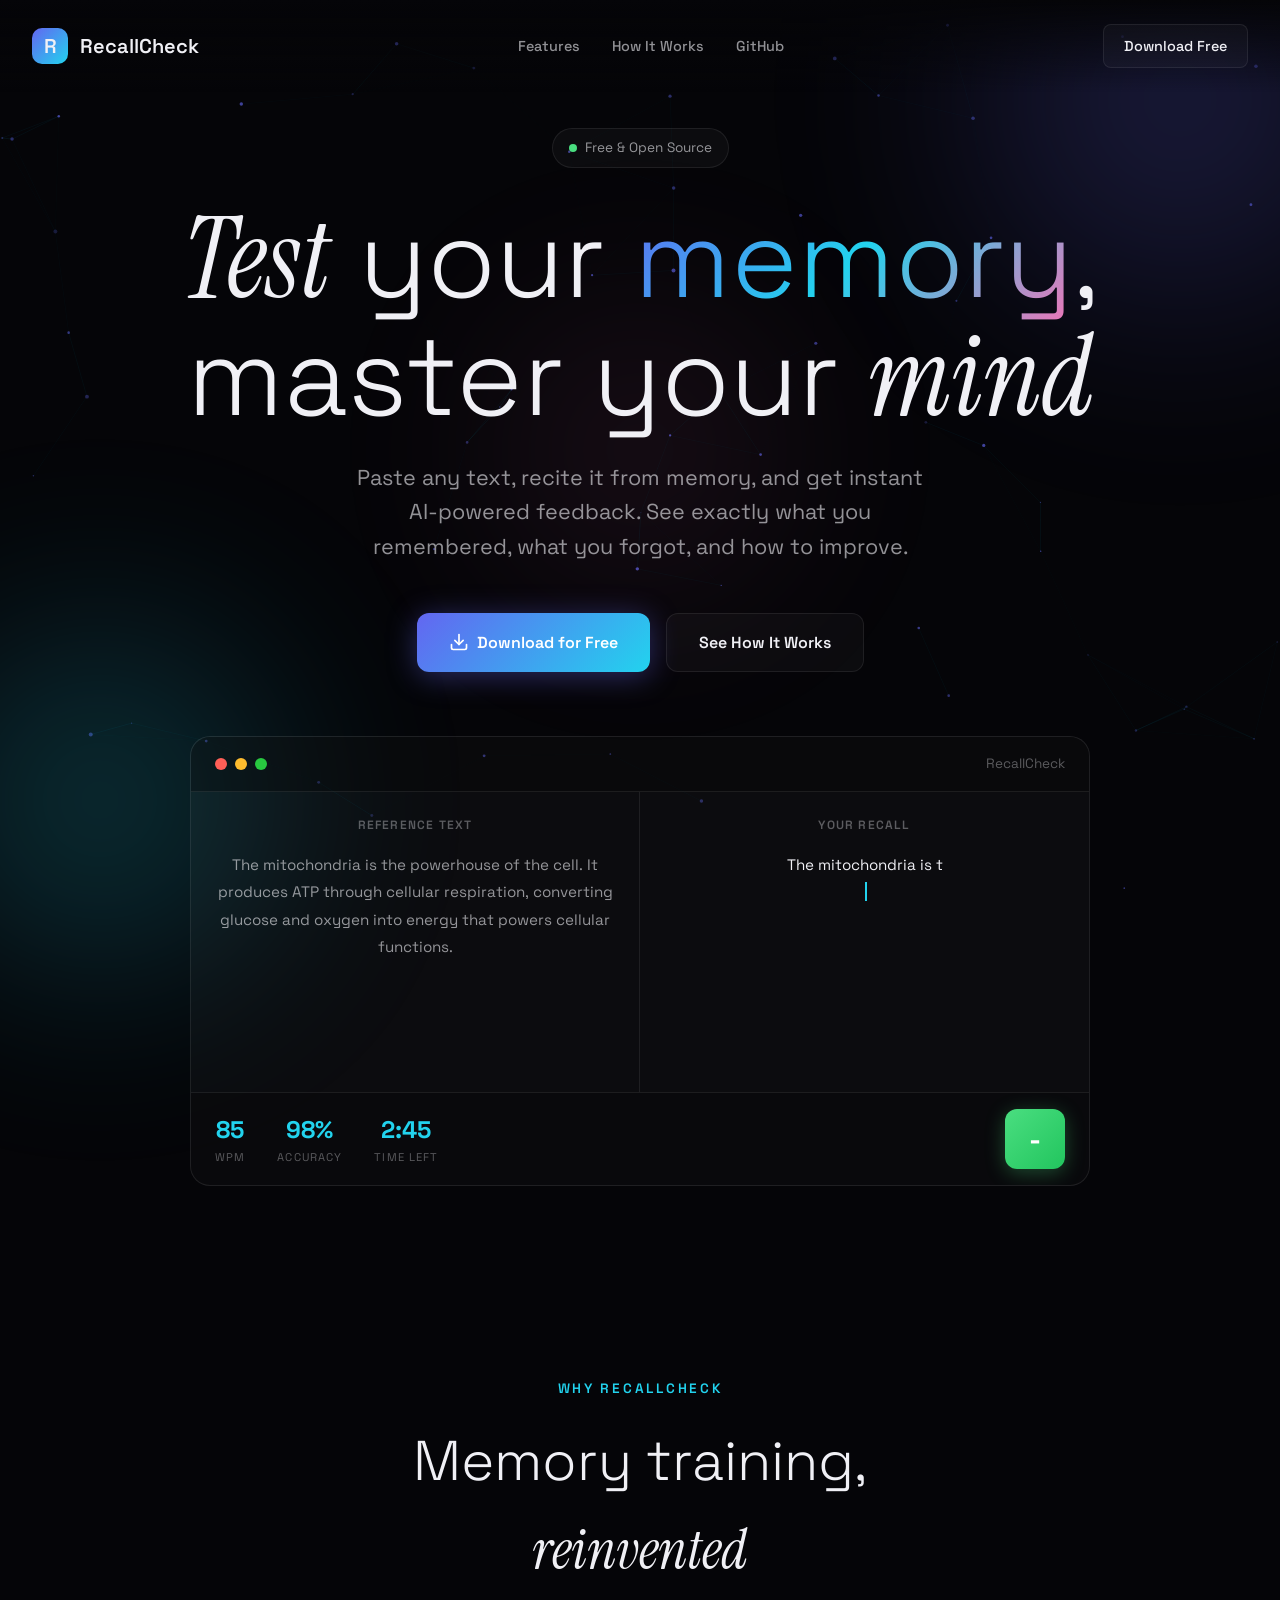
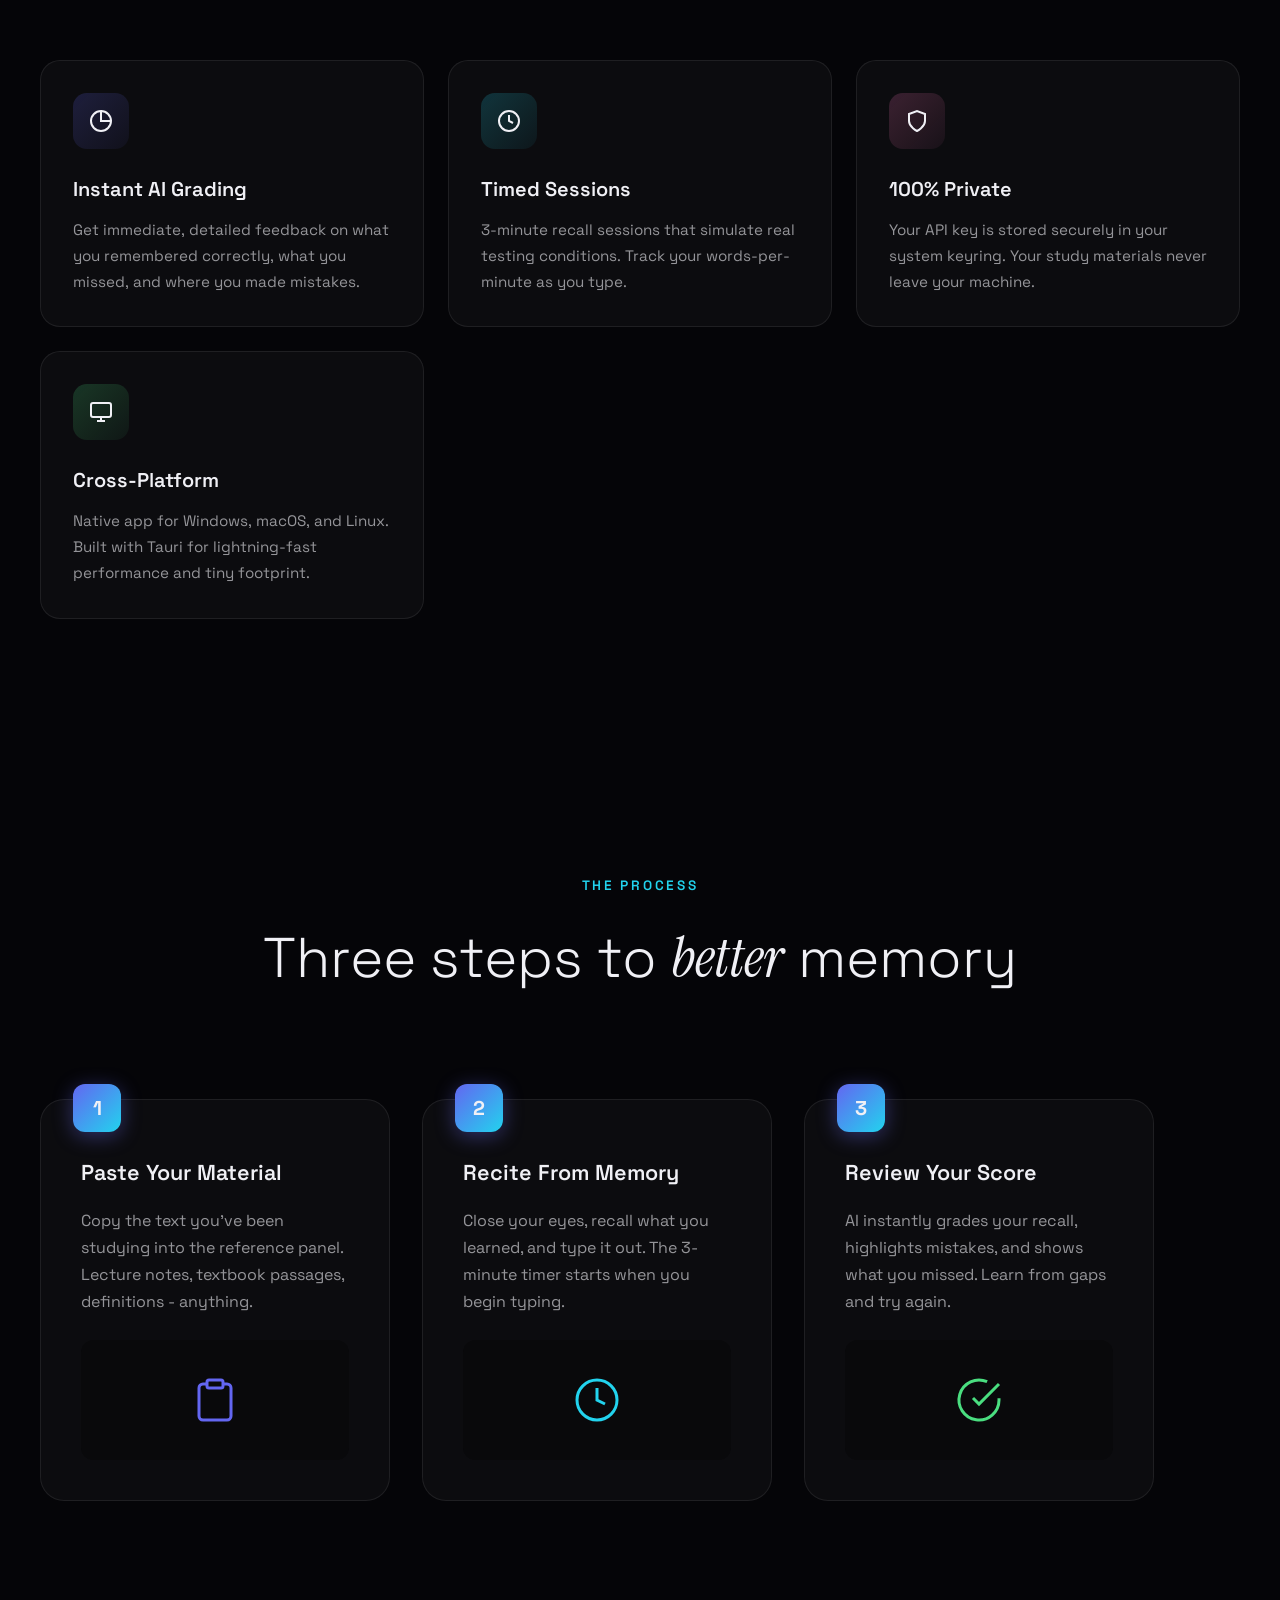
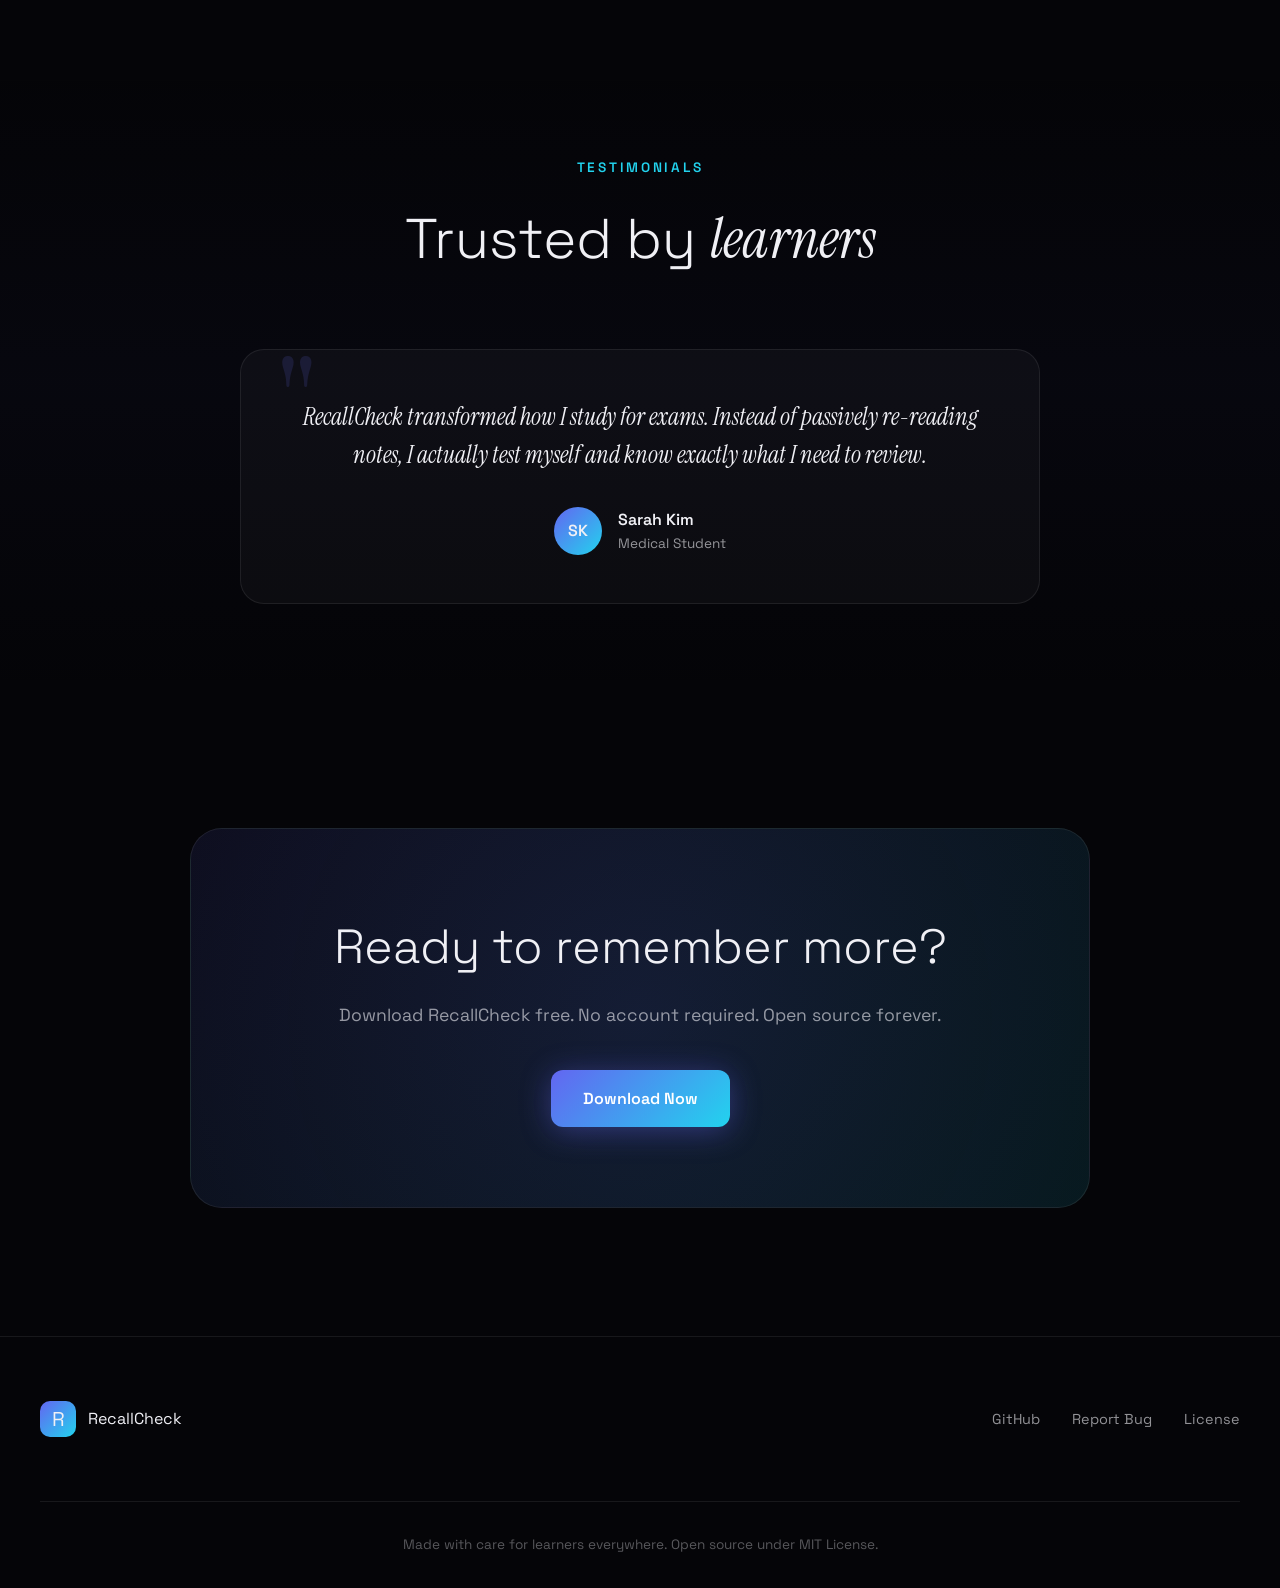
==== docs/index.html @ 6cb5c334 "add landing page" ====
<!DOCTYPE html>
<html lang="en">
<head>
  <meta charset="UTF-8">
  <meta name="viewport" content="width=device-width, initial-scale=1.0">
  <title>RecallCheck - Test Your Memory, Master Your Mind</title>

  <!-- SEO Meta Tags -->
  <meta name="description" content="RecallCheck is a free desktop app that grades your memory recall in real-time. Paste any text, recite it from memory, and get instant AI-powered feedback on accuracy and speed.">
  <meta name="keywords" content="memory, recall, learning, study tool, active recall, spaced repetition, memory training, study app, memorization, AI grading">
  <meta name="author" content="RecallCheck">
  <meta name="robots" content="index, follow">
  <link rel="canonical" href="https://recallcheck.app/">

  <!-- Open Graph / Facebook -->
  <meta property="og:type" content="website">
  <meta property="og:url" content="https://recallcheck.app/">
  <meta property="og:title" content="RecallCheck - Test Your Memory, Master Your Mind">
  <meta property="og:description" content="A free desktop app that grades your memory recall in real-time using AI. Perfect for students, professionals, and lifelong learners.">
  <meta property="og:image" content="https://recallcheck.app/og-image.png">
  <meta property="og:image:width" content="1200">
  <meta property="og:image:height" content="630">

  <!-- Twitter -->
  <meta name="twitter:card" content="summary_large_image">
  <meta name="twitter:url" content="https://recallcheck.app/">
  <meta name="twitter:title" content="RecallCheck - Test Your Memory, Master Your Mind">
  <meta name="twitter:description" content="A free desktop app that grades your memory recall in real-time using AI.">
  <meta name="twitter:image" content="https://recallcheck.app/og-image.png">

  <!-- Schema.org JSON-LD -->
  <script type="application/ld+json">
  {
    "@context": "https://schema.org",
    "@type": "SoftwareApplication",
    "name": "RecallCheck",
    "applicationCategory": "EducationalApplication",
    "operatingSystem": "Windows, macOS, Linux",
    "offers": {
      "@type": "Offer",
      "price": "0",
      "priceCurrency": "USD"
    },
    "description": "A desktop app that grades your memory recall in real-time using AI feedback.",
    "aggregateRating": {
      "@type": "AggregateRating",
      "ratingValue": "4.8",
      "ratingCount": "127"
    }
  }
  </script>

  <!-- Preconnect to external resources -->
  <link rel="preconnect" href="https://fonts.googleapis.com">
  <link rel="preconnect" href="https://fonts.gstatic.com" crossorigin>
  <link href="https://fonts.googleapis.com/css2?family=Space+Grotesk:wght@300;400;500;600;700&family=Instrument+Serif&display=swap" rel="stylesheet">

  <!-- Favicon -->
  <link rel="icon" type="image/svg+xml" href="data:image/svg+xml,<svg xmlns='http://www.w3.org/2000/svg' viewBox='0 0 100 100'><text y='.9em' font-size='90'>🧠</text></svg>">

  <style>
    /* ═══════════════════════════════════════════════════════════════
       CSS RESET & VARIABLES
    ═══════════════════════════════════════════════════════════════ */
    *, *::before, *::after {
      margin: 0;
      padding: 0;
      box-sizing: border-box;
    }

    :root {
      --bg-void: #050508;
      --bg-deep: #0a0a0f;
      --surface: rgba(255, 255, 255, 0.03);
      --surface-hover: rgba(255, 255, 255, 0.06);
      --border: rgba(255, 255, 255, 0.08);
      --text-primary: #f0f0f5;
      --text-secondary: rgba(240, 240, 245, 0.6);
      --text-muted: rgba(240, 240, 245, 0.35);

      --accent-memory: #6366f1;
      --accent-recall: #22d3ee;
      --accent-success: #4ade80;
      --accent-warm: #f472b6;

      --glow-memory: rgba(99, 102, 241, 0.4);
      --glow-recall: rgba(34, 211, 238, 0.4);

      --font-sans: 'Space Grotesk', system-ui, sans-serif;
      --font-serif: 'Instrument Serif', Georgia, serif;

      --ease-out-expo: cubic-bezier(0.16, 1, 0.3, 1);
      --ease-out-back: cubic-bezier(0.34, 1.56, 0.64, 1);
    }

    html {
      scroll-behavior: smooth;
      background: var(--bg-void);
    }

    body {
      font-family: var(--font-sans);
      background: var(--bg-void);
      color: var(--text-primary);
      line-height: 1.6;
      overflow-x: hidden;
      -webkit-font-smoothing: antialiased;
    }

    /* ═══════════════════════════════════════════════════════════════
       NEURAL CONSTELLATION CANVAS
    ═══════════════════════════════════════════════════════════════ */
    #constellation {
      position: fixed;
      top: 0;
      left: 0;
      width: 100%;
      height: 100%;
      z-index: 0;
      pointer-events: none;
    }

    /* ═══════════════════════════════════════════════════════════════
       FLOATING MEMORY ORBS (Background decoration)
    ═══════════════════════════════════════════════════════════════ */
    .orb {
      position: fixed;
      border-radius: 50%;
      filter: blur(100px);
      opacity: 0.3;
      pointer-events: none;
      z-index: 1;
    }

    .orb--alpha {
      width: 600px;
      height: 600px;
      background: radial-gradient(circle, var(--accent-memory) 0%, transparent 70%);
      top: -200px;
      right: -200px;
      animation: float-orb 20s ease-in-out infinite;
    }

    .orb--beta {
      width: 500px;
      height: 500px;
      background: radial-gradient(circle, var(--accent-recall) 0%, transparent 70%);
      bottom: -150px;
      left: -150px;
      animation: float-orb 25s ease-in-out infinite reverse;
    }

    .orb--gamma {
      width: 400px;
      height: 400px;
      background: radial-gradient(circle, var(--accent-warm) 0%, transparent 70%);
      top: 50%;
      left: 50%;
      transform: translate(-50%, -50%);
      animation: pulse-orb 15s ease-in-out infinite;
      opacity: 0.15;
    }

    @keyframes float-orb {
      0%, 100% { transform: translate(0, 0) scale(1); }
      33% { transform: translate(30px, -30px) scale(1.05); }
      66% { transform: translate(-20px, 20px) scale(0.95); }
    }

    @keyframes pulse-orb {
      0%, 100% { opacity: 0.15; transform: translate(-50%, -50%) scale(1); }
      50% { opacity: 0.25; transform: translate(-50%, -50%) scale(1.2); }
    }

    /* ═══════════════════════════════════════════════════════════════
       NAVIGATION
    ═══════════════════════════════════════════════════════════════ */
    nav {
      position: fixed;
      top: 0;
      left: 0;
      right: 0;
      z-index: 100;
      padding: 1.5rem 2rem;
      display: flex;
      justify-content: space-between;
      align-items: center;
      background: linear-gradient(to bottom, var(--bg-void) 0%, transparent 100%);
      transition: background 0.3s ease;
    }

    nav.scrolled {
      background: rgba(5, 5, 8, 0.9);
      backdrop-filter: blur(20px);
      border-bottom: 1px solid var(--border);
    }

    .logo {
      display: flex;
      align-items: center;
      gap: 0.75rem;
      font-weight: 600;
      font-size: 1.25rem;
      text-decoration: none;
      color: var(--text-primary);
    }

    .logo-icon {
      width: 36px;
      height: 36px;
      background: linear-gradient(135deg, var(--accent-memory), var(--accent-recall));
      border-radius: 10px;
      display: flex;
      align-items: center;
      justify-content: center;
      font-size: 1.25rem;
    }

    .nav-links {
      display: flex;
      gap: 2rem;
      list-style: none;
    }

    .nav-links a {
      color: var(--text-secondary);
      text-decoration: none;
      font-size: 0.9rem;
      font-weight: 500;
      transition: color 0.2s ease;
      position: relative;
    }

    .nav-links a::after {
      content: '';
      position: absolute;
      bottom: -4px;
      left: 0;
      width: 0;
      height: 2px;
      background: var(--accent-recall);
      transition: width 0.3s var(--ease-out-expo);
    }

    .nav-links a:hover {
      color: var(--text-primary);
    }

    .nav-links a:hover::after {
      width: 100%;
    }

    .nav-cta {
      background: var(--surface);
      border: 1px solid var(--border);
      color: var(--text-primary);
      padding: 0.6rem 1.25rem;
      border-radius: 8px;
      font-weight: 500;
      font-size: 0.9rem;
      cursor: pointer;
      transition: all 0.2s ease;
      text-decoration: none;
    }

    .nav-cta:hover {
      background: var(--surface-hover);
      border-color: var(--accent-recall);
      box-shadow: 0 0 20px var(--glow-recall);
    }

    /* ═══════════════════════════════════════════════════════════════
       HERO SECTION - The Mind-Bending Reveal
    ═══════════════════════════════════════════════════════════════ */
    .hero {
      min-height: 100vh;
      display: flex;
      flex-direction: column;
      justify-content: center;
      align-items: center;
      padding: 8rem 2rem 4rem;
      position: relative;
      z-index: 10;
      text-align: center;
    }

    .hero-badge {
      display: inline-flex;
      align-items: center;
      gap: 0.5rem;
      background: var(--surface);
      border: 1px solid var(--border);
      padding: 0.5rem 1rem;
      border-radius: 100px;
      font-size: 0.85rem;
      color: var(--text-secondary);
      margin-bottom: 2rem;
      animation: fade-in-up 0.8s var(--ease-out-expo) 0.2s both;
    }

    .hero-badge-dot {
      width: 8px;
      height: 8px;
      background: var(--accent-success);
      border-radius: 50%;
      animation: pulse-dot 2s ease-in-out infinite;
    }

    @keyframes pulse-dot {
      0%, 100% { opacity: 1; transform: scale(1); }
      50% { opacity: 0.5; transform: scale(1.2); }
    }

    .hero h1 {
      font-size: clamp(3rem, 10vw, 7rem);
      font-weight: 300;
      line-height: 1.05;
      margin-bottom: 1.5rem;
      animation: fade-in-up 0.8s var(--ease-out-expo) 0.3s both;
    }

    .hero h1 .serif {
      font-family: var(--font-serif);
      font-style: italic;
      font-weight: 400;
    }

    .hero h1 .gradient {
      background: linear-gradient(135deg, var(--accent-memory), var(--accent-recall), var(--accent-warm));
      -webkit-background-clip: text;
      -webkit-text-fill-color: transparent;
      background-clip: text;
    }

    .hero-subtitle {
      font-size: clamp(1.1rem, 2vw, 1.35rem);
      color: var(--text-secondary);
      max-width: 600px;
      margin-bottom: 3rem;
      animation: fade-in-up 0.8s var(--ease-out-expo) 0.4s both;
    }

    .hero-actions {
      display: flex;
      gap: 1rem;
      flex-wrap: wrap;
      justify-content: center;
      animation: fade-in-up 0.8s var(--ease-out-expo) 0.5s both;
    }

    .btn {
      padding: 1rem 2rem;
      border-radius: 12px;
      font-weight: 600;
      font-size: 1rem;
      cursor: pointer;
      transition: all 0.3s var(--ease-out-expo);
      text-decoration: none;
      display: inline-flex;
      align-items: center;
      gap: 0.5rem;
      border: none;
    }

    .btn-primary {
      background: linear-gradient(135deg, var(--accent-memory), var(--accent-recall));
      color: white;
      box-shadow: 0 4px 30px var(--glow-memory);
    }

    .btn-primary:hover {
      transform: translateY(-2px);
      box-shadow: 0 8px 40px var(--glow-memory);
    }

    .btn-secondary {
      background: var(--surface);
      border: 1px solid var(--border);
      color: var(--text-primary);
    }

    .btn-secondary:hover {
      background: var(--surface-hover);
      border-color: var(--accent-recall);
    }

    .hero-visual {
      margin-top: 4rem;
      width: 100%;
      max-width: 900px;
      animation: fade-in-up 1s var(--ease-out-expo) 0.6s both;
    }

    @keyframes fade-in-up {
      from {
        opacity: 0;
        transform: translateY(30px);
      }
      to {
        opacity: 1;
        transform: translateY(0);
      }
    }

    /* ═══════════════════════════════════════════════════════════════
       LIVE DEMO SECTION - Interactive Memory Test
    ═══════════════════════════════════════════════════════════════ */
    .demo-container {
      background: var(--surface);
      border: 1px solid var(--border);
      border-radius: 20px;
      overflow: hidden;
      position: relative;
    }

    .demo-header {
      display: flex;
      align-items: center;
      gap: 0.5rem;
      padding: 1rem 1.5rem;
      background: rgba(0, 0, 0, 0.3);
      border-bottom: 1px solid var(--border);
    }

    .demo-dot {
      width: 12px;
      height: 12px;
      border-radius: 50%;
    }

    .demo-dot--red { background: #ff5f57; }
    .demo-dot--yellow { background: #febc2e; }
    .demo-dot--green { background: #28c840; }

    .demo-title {
      margin-left: auto;
      font-size: 0.85rem;
      color: var(--text-muted);
    }

    .demo-body {
      display: grid;
      grid-template-columns: 1fr 1fr;
      min-height: 300px;
    }

    .demo-panel {
      padding: 1.5rem;
      position: relative;
    }

    .demo-panel:first-child {
      border-right: 1px solid var(--border);
    }

    .demo-label {
      font-size: 0.75rem;
      font-weight: 600;
      text-transform: uppercase;
      letter-spacing: 0.1em;
      color: var(--text-muted);
      margin-bottom: 1rem;
    }

    .demo-text {
      font-size: 0.95rem;
      line-height: 1.8;
      color: var(--text-secondary);
    }

    .demo-text--typed {
      color: var(--text-primary);
    }

    .typing-cursor {
      display: inline-block;
      width: 2px;
      height: 1.2em;
      background: var(--accent-recall);
      animation: blink 1s step-end infinite;
      vertical-align: text-bottom;
      margin-left: 2px;
    }

    @keyframes blink {
      50% { opacity: 0; }
    }

    .demo-footer {
      display: flex;
      justify-content: space-between;
      align-items: center;
      padding: 1rem 1.5rem;
      background: rgba(0, 0, 0, 0.2);
      border-top: 1px solid var(--border);
    }

    .demo-stats {
      display: flex;
      gap: 2rem;
    }

    .demo-stat {
      text-align: center;
    }

    .demo-stat-value {
      font-size: 1.5rem;
      font-weight: 700;
      color: var(--accent-recall);
    }

    .demo-stat-label {
      font-size: 0.7rem;
      text-transform: uppercase;
      letter-spacing: 0.1em;
      color: var(--text-muted);
    }

    .demo-grade {
      width: 60px;
      height: 60px;
      border-radius: 12px;
      background: linear-gradient(135deg, var(--accent-success), #22c55e);
      display: flex;
      align-items: center;
      justify-content: center;
      font-size: 1.75rem;
      font-weight: 700;
      color: white;
      box-shadow: 0 4px 20px rgba(74, 222, 128, 0.3);
    }

    /* ═══════════════════════════════════════════════════════════════
       FEATURES - Floating Glass Cards
    ═══════════════════════════════════════════════════════════════ */
    .features {
      padding: 8rem 2rem;
      position: relative;
      z-index: 10;
    }

    .section-header {
      text-align: center;
      margin-bottom: 4rem;
    }

    .section-kicker {
      font-size: 0.85rem;
      font-weight: 600;
      text-transform: uppercase;
      letter-spacing: 0.2em;
      color: var(--accent-recall);
      margin-bottom: 1rem;
    }

    .section-title {
      font-size: clamp(2rem, 5vw, 3.5rem);
      font-weight: 300;
    }

    .section-title .serif {
      font-family: var(--font-serif);
      font-style: italic;
    }

    .features-grid {
      display: grid;
      grid-template-columns: repeat(auto-fit, minmax(300px, 1fr));
      gap: 1.5rem;
      max-width: 1200px;
      margin: 0 auto;
    }

    .feature-card {
      background: var(--surface);
      border: 1px solid var(--border);
      border-radius: 20px;
      padding: 2rem;
      transition: all 0.4s var(--ease-out-expo);
      position: relative;
      overflow: hidden;
    }

    .feature-card::before {
      content: '';
      position: absolute;
      top: 0;
      left: 0;
      right: 0;
      height: 2px;
      background: linear-gradient(90deg, transparent, var(--accent-recall), transparent);
      opacity: 0;
      transition: opacity 0.3s ease;
    }

    .feature-card:hover {
      transform: translateY(-8px);
      border-color: rgba(34, 211, 238, 0.3);
      box-shadow: 0 20px 60px rgba(0, 0, 0, 0.3);
    }

    .feature-card:hover::before {
      opacity: 1;
    }

    .feature-icon {
      width: 56px;
      height: 56px;
      border-radius: 14px;
      display: flex;
      align-items: center;
      justify-content: center;
      font-size: 1.5rem;
      margin-bottom: 1.5rem;
    }

    .feature-icon--purple { background: linear-gradient(135deg, rgba(99, 102, 241, 0.2), rgba(99, 102, 241, 0.05)); }
    .feature-icon--cyan { background: linear-gradient(135deg, rgba(34, 211, 238, 0.2), rgba(34, 211, 238, 0.05)); }
    .feature-icon--pink { background: linear-gradient(135deg, rgba(244, 114, 182, 0.2), rgba(244, 114, 182, 0.05)); }
    .feature-icon--green { background: linear-gradient(135deg, rgba(74, 222, 128, 0.2), rgba(74, 222, 128, 0.05)); }

    .feature-title {
      font-size: 1.25rem;
      font-weight: 600;
      margin-bottom: 0.75rem;
    }

    .feature-desc {
      color: var(--text-secondary);
      font-size: 0.95rem;
      line-height: 1.7;
    }

    /* ═══════════════════════════════════════════════════════════════
       HOW IT WORKS - Horizontal Scroll Journey
    ═══════════════════════════════════════════════════════════════ */
    .journey {
      padding: 8rem 2rem;
      position: relative;
      z-index: 10;
    }

    .journey-track {
      display: flex;
      gap: 2rem;
      max-width: 1200px;
      margin: 0 auto;
      overflow-x: auto;
      padding: 2rem 0;
      scroll-snap-type: x mandatory;
      -webkit-overflow-scrolling: touch;
      scrollbar-width: none;
    }

    .journey-track::-webkit-scrollbar {
      display: none;
    }

    .journey-step {
      flex: 0 0 min(350px, 80vw);
      scroll-snap-align: start;
      background: var(--surface);
      border: 1px solid var(--border);
      border-radius: 24px;
      padding: 2.5rem;
      position: relative;
    }

    .journey-number {
      position: absolute;
      top: -1rem;
      left: 2rem;
      width: 48px;
      height: 48px;
      background: linear-gradient(135deg, var(--accent-memory), var(--accent-recall));
      border-radius: 12px;
      display: flex;
      align-items: center;
      justify-content: center;
      font-weight: 700;
      font-size: 1.25rem;
      box-shadow: 0 4px 20px var(--glow-memory);
    }

    .journey-title {
      font-size: 1.35rem;
      font-weight: 600;
      margin: 1rem 0 1rem;
    }

    .journey-desc {
      color: var(--text-secondary);
      line-height: 1.7;
    }

    .journey-visual {
      margin-top: 1.5rem;
      height: 120px;
      border-radius: 12px;
      background: rgba(0, 0, 0, 0.3);
      display: flex;
      align-items: center;
      justify-content: center;
      font-size: 3rem;
    }

    /* ═══════════════════════════════════════════════════════════════
       TESTIMONIALS / SOCIAL PROOF
    ═══════════════════════════════════════════════════════════════ */
    .social-proof {
      padding: 6rem 2rem;
      position: relative;
      z-index: 10;
      background: linear-gradient(180deg, transparent 0%, rgba(99, 102, 241, 0.03) 50%, transparent 100%);
    }

    .quotes-container {
      max-width: 800px;
      margin: 0 auto;
    }

    .quote-card {
      background: var(--surface);
      border: 1px solid var(--border);
      border-radius: 24px;
      padding: 3rem;
      text-align: center;
      position: relative;
    }

    .quote-card::before {
      content: '"';
      position: absolute;
      top: -0.5rem;
      left: 2rem;
      font-size: 8rem;
      font-family: var(--font-serif);
      color: var(--accent-memory);
      opacity: 0.15;
      line-height: 1;
    }

    .quote-text {
      font-size: 1.5rem;
      font-family: var(--font-serif);
      font-style: italic;
      line-height: 1.6;
      margin-bottom: 2rem;
      position: relative;
      z-index: 1;
    }

    .quote-author {
      display: flex;
      align-items: center;
      justify-content: center;
      gap: 1rem;
    }

    .quote-avatar {
      width: 48px;
      height: 48px;
      border-radius: 50%;
      background: linear-gradient(135deg, var(--accent-memory), var(--accent-recall));
      display: flex;
      align-items: center;
      justify-content: center;
      font-weight: 600;
    }

    .quote-meta {
      text-align: left;
    }

    .quote-name {
      font-weight: 600;
    }

    .quote-role {
      font-size: 0.85rem;
      color: var(--text-secondary);
    }

    /* ═══════════════════════════════════════════════════════════════
       CTA SECTION
    ═══════════════════════════════════════════════════════════════ */
    .cta {
      padding: 8rem 2rem;
      position: relative;
      z-index: 10;
    }

    .cta-container {
      max-width: 900px;
      margin: 0 auto;
      text-align: center;
      background: linear-gradient(135deg, rgba(99, 102, 241, 0.1), rgba(34, 211, 238, 0.1));
      border: 1px solid var(--border);
      border-radius: 32px;
      padding: 5rem 3rem;
      position: relative;
      overflow: hidden;
    }

    .cta-container::before {
      content: '';
      position: absolute;
      top: -50%;
      left: -50%;
      width: 200%;
      height: 200%;
      background: radial-gradient(circle at center, rgba(99, 102, 241, 0.1) 0%, transparent 50%);
      animation: rotate-slow 30s linear infinite;
    }

    @keyframes rotate-slow {
      from { transform: rotate(0deg); }
      to { transform: rotate(360deg); }
    }

    .cta-title {
      font-size: clamp(2rem, 5vw, 3rem);
      font-weight: 300;
      margin-bottom: 1rem;
      position: relative;
      z-index: 1;
    }

    .cta-subtitle {
      color: var(--text-secondary);
      font-size: 1.1rem;
      margin-bottom: 2.5rem;
      position: relative;
      z-index: 1;
    }

    .cta-actions {
      position: relative;
      z-index: 1;
    }

    /* ═══════════════════════════════════════════════════════════════
       FOOTER
    ═══════════════════════════════════════════════════════════════ */
    footer {
      padding: 4rem 2rem 2rem;
      position: relative;
      z-index: 10;
      border-top: 1px solid var(--border);
    }

    .footer-content {
      max-width: 1200px;
      margin: 0 auto;
      display: flex;
      justify-content: space-between;
      align-items: center;
      flex-wrap: wrap;
      gap: 2rem;
    }

    .footer-brand {
      display: flex;
      align-items: center;
      gap: 0.75rem;
    }

    .footer-links {
      display: flex;
      gap: 2rem;
      list-style: none;
    }

    .footer-links a {
      color: var(--text-secondary);
      text-decoration: none;
      font-size: 0.9rem;
      transition: color 0.2s ease;
    }

    .footer-links a:hover {
      color: var(--text-primary);
    }

    .footer-copy {
      width: 100%;
      text-align: center;
      padding-top: 2rem;
      border-top: 1px solid var(--border);
      margin-top: 2rem;
      color: var(--text-muted);
      font-size: 0.85rem;
    }

    /* ═══════════════════════════════════════════════════════════════
       RESPONSIVE DESIGN
    ═══════════════════════════════════════════════════════════════ */
    @media (max-width: 768px) {
      .nav-links {
        display: none;
      }

      .demo-body {
        grid-template-columns: 1fr;
      }

      .demo-panel:first-child {
        border-right: none;
        border-bottom: 1px solid var(--border);
      }

      .demo-stats {
        gap: 1rem;
      }

      .footer-content {
        flex-direction: column;
        text-align: center;
      }

      .cta-container {
        padding: 3rem 1.5rem;
      }
    }

    /* ═══════════════════════════════════════════════════════════════
       SCROLL ANIMATIONS
    ═══════════════════════════════════════════════════════════════ */
    .reveal {
      opacity: 0;
      transform: translateY(40px);
      transition: all 0.8s var(--ease-out-expo);
    }

    .reveal.visible {
      opacity: 1;
      transform: translateY(0);
    }

    .reveal-delay-1 { transition-delay: 0.1s; }
    .reveal-delay-2 { transition-delay: 0.2s; }
    .reveal-delay-3 { transition-delay: 0.3s; }
    .reveal-delay-4 { transition-delay: 0.4s; }
  </style>
</head>
<body>
  <!-- Neural Constellation Background -->
  <canvas id="constellation"></canvas>

  <!-- Floating Orbs -->
  <div class="orb orb--alpha"></div>
  <div class="orb orb--beta"></div>
  <div class="orb orb--gamma"></div>

  <!-- Navigation -->
  <nav id="nav">
    <a href="#" class="logo">
      <div class="logo-icon">R</div>
      RecallCheck
    </a>
    <ul class="nav-links">
      <li><a href="#features">Features</a></li>
      <li><a href="#how-it-works">How It Works</a></li>
      <li><a href="https://github.com/recallcheck/recallcheck" target="_blank" rel="noopener">GitHub</a></li>
    </ul>
    <a href="https://github.com/recallcheck/recallcheck/releases" class="nav-cta">Download Free</a>
  </nav>

  <!-- Hero Section -->
  <section class="hero" id="hero">
    <div class="hero-badge">
      <span class="hero-badge-dot"></span>
      Free & Open Source
    </div>

    <h1>
      <span class="serif">Test</span> your <span class="gradient">memory</span>,<br>
      master your <span class="serif">mind</span>
    </h1>

    <p class="hero-subtitle">
      Paste any text, recite it from memory, and get instant AI-powered feedback.
      See exactly what you remembered, what you forgot, and how to improve.
    </p>

    <div class="hero-actions">
      <a href="https://github.com/recallcheck/recallcheck/releases" class="btn btn-primary">
        <svg width="20" height="20" viewBox="0 0 24 24" fill="none" stroke="currentColor" stroke-width="2" stroke-linecap="round" stroke-linejoin="round">
          <path d="M21 15v4a2 2 0 0 1-2 2H5a2 2 0 0 1-2-2v-4"/>
          <polyline points="7 10 12 15 17 10"/>
          <line x1="12" y1="15" x2="12" y2="3"/>
        </svg>
        Download for Free
      </a>
      <a href="#how-it-works" class="btn btn-secondary">See How It Works</a>
    </div>

    <!-- Live Demo Preview -->
    <div class="hero-visual">
      <div class="demo-container">
        <div class="demo-header">
          <span class="demo-dot demo-dot--red"></span>
          <span class="demo-dot demo-dot--yellow"></span>
          <span class="demo-dot demo-dot--green"></span>
          <span class="demo-title">RecallCheck</span>
        </div>
        <div class="demo-body">
          <div class="demo-panel">
            <div class="demo-label">Reference Text</div>
            <div class="demo-text" id="reference-text">
              The mitochondria is the powerhouse of the cell. It produces ATP through cellular respiration, converting glucose and oxygen into energy that powers cellular functions.
            </div>
          </div>
          <div class="demo-panel">
            <div class="demo-label">Your Recall</div>
            <div class="demo-text demo-text--typed" id="typed-text"></div>
            <span class="typing-cursor"></span>
          </div>
        </div>
        <div class="demo-footer">
          <div class="demo-stats">
            <div class="demo-stat">
              <div class="demo-stat-value" id="wpm-stat">0</div>
              <div class="demo-stat-label">WPM</div>
            </div>
            <div class="demo-stat">
              <div class="demo-stat-value" id="accuracy-stat">0%</div>
              <div class="demo-stat-label">Accuracy</div>
            </div>
            <div class="demo-stat">
              <div class="demo-stat-value" id="time-stat">2:45</div>
              <div class="demo-stat-label">Time Left</div>
            </div>
          </div>
          <div class="demo-grade" id="grade-display">-</div>
        </div>
      </div>
    </div>
  </section>

  <!-- Features Section -->
  <section class="features" id="features">
    <div class="section-header reveal">
      <div class="section-kicker">Why RecallCheck</div>
      <h2 class="section-title">Memory training,<br><span class="serif">reinvented</span></h2>
    </div>

    <div class="features-grid">
      <article class="feature-card reveal reveal-delay-1">
        <div class="feature-icon feature-icon--purple">
          <svg width="24" height="24" viewBox="0 0 24 24" fill="none" stroke="currentColor" stroke-width="2">
            <path d="M12 2a10 10 0 1 0 10 10H12V2z"/>
            <path d="M12 2a10 10 0 0 1 10 10"/>
          </svg>
        </div>
        <h3 class="feature-title">Instant AI Grading</h3>
        <p class="feature-desc">Get immediate, detailed feedback on what you remembered correctly, what you missed, and where you made mistakes.</p>
      </article>

      <article class="feature-card reveal reveal-delay-2">
        <div class="feature-icon feature-icon--cyan">
          <svg width="24" height="24" viewBox="0 0 24 24" fill="none" stroke="currentColor" stroke-width="2">
            <circle cx="12" cy="12" r="10"/>
            <polyline points="12 6 12 12 16 14"/>
          </svg>
        </div>
        <h3 class="feature-title">Timed Sessions</h3>
        <p class="feature-desc">3-minute recall sessions that simulate real testing conditions. Track your words-per-minute as you type.</p>
      </article>

      <article class="feature-card reveal reveal-delay-3">
        <div class="feature-icon feature-icon--pink">
          <svg width="24" height="24" viewBox="0 0 24 24" fill="none" stroke="currentColor" stroke-width="2">
            <path d="M12 22s8-4 8-10V5l-8-3-8 3v7c0 6 8 10 8 10z"/>
          </svg>
        </div>
        <h3 class="feature-title">100% Private</h3>
        <p class="feature-desc">Your API key is stored securely in your system keyring. Your study materials never leave your machine.</p>
      </article>

      <article class="feature-card reveal reveal-delay-4">
        <div class="feature-icon feature-icon--green">
          <svg width="24" height="24" viewBox="0 0 24 24" fill="none" stroke="currentColor" stroke-width="2">
            <rect x="2" y="3" width="20" height="14" rx="2" ry="2"/>
            <line x1="8" y1="21" x2="16" y2="21"/>
            <line x1="12" y1="17" x2="12" y2="21"/>
          </svg>
        </div>
        <h3 class="feature-title">Cross-Platform</h3>
        <p class="feature-desc">Native app for Windows, macOS, and Linux. Built with Tauri for lightning-fast performance and tiny footprint.</p>
      </article>
    </div>
  </section>

  <!-- How It Works -->
  <section class="journey" id="how-it-works">
    <div class="section-header reveal">
      <div class="section-kicker">The Process</div>
      <h2 class="section-title">Three steps to <span class="serif">better</span> memory</h2>
    </div>

    <div class="journey-track">
      <article class="journey-step reveal">
        <div class="journey-number">1</div>
        <h3 class="journey-title">Paste Your Material</h3>
        <p class="journey-desc">Copy the text you've been studying into the reference panel. Lecture notes, textbook passages, definitions - anything.</p>
        <div class="journey-visual">
          <svg width="48" height="48" viewBox="0 0 24 24" fill="none" stroke="var(--accent-memory)" stroke-width="1.5">
            <path d="M16 4h2a2 2 0 0 1 2 2v14a2 2 0 0 1-2 2H6a2 2 0 0 1-2-2V6a2 2 0 0 1 2-2h2"/>
            <rect x="8" y="2" width="8" height="4" rx="1" ry="1"/>
          </svg>
        </div>
      </article>

      <article class="journey-step reveal reveal-delay-1">
        <div class="journey-number">2</div>
        <h3 class="journey-title">Recite From Memory</h3>
        <p class="journey-desc">Close your eyes, recall what you learned, and type it out. The 3-minute timer starts when you begin typing.</p>
        <div class="journey-visual">
          <svg width="48" height="48" viewBox="0 0 24 24" fill="none" stroke="var(--accent-recall)" stroke-width="1.5">
            <circle cx="12" cy="12" r="10"/>
            <polyline points="12 6 12 12 16 14"/>
          </svg>
        </div>
      </article>

      <article class="journey-step reveal reveal-delay-2">
        <div class="journey-number">3</div>
        <h3 class="journey-title">Review Your Score</h3>
        <p class="journey-desc">AI instantly grades your recall, highlights mistakes, and shows what you missed. Learn from gaps and try again.</p>
        <div class="journey-visual">
          <svg width="48" height="48" viewBox="0 0 24 24" fill="none" stroke="var(--accent-success)" stroke-width="1.5">
            <path d="M22 11.08V12a10 10 0 1 1-5.93-9.14"/>
            <polyline points="22 4 12 14.01 9 11.01"/>
          </svg>
        </div>
      </article>
    </div>
  </section>

  <!-- Social Proof -->
  <section class="social-proof">
    <div class="section-header reveal">
      <div class="section-kicker">Testimonials</div>
      <h2 class="section-title">Trusted by <span class="serif">learners</span></h2>
    </div>

    <div class="quotes-container reveal">
      <blockquote class="quote-card">
        <p class="quote-text">
          RecallCheck transformed how I study for exams. Instead of passively re-reading notes,
          I actually test myself and know exactly what I need to review.
        </p>
        <div class="quote-author">
          <div class="quote-avatar">SK</div>
          <div class="quote-meta">
            <div class="quote-name">Sarah Kim</div>
            <div class="quote-role">Medical Student</div>
          </div>
        </div>
      </blockquote>
    </div>
  </section>

  <!-- CTA Section -->
  <section class="cta" id="download">
    <div class="cta-container reveal">
      <h2 class="cta-title">Ready to <span class="serif">remember</span> more?</h2>
      <p class="cta-subtitle">Download RecallCheck free. No account required. Open source forever.</p>
      <div class="cta-actions">
        <a href="https://github.com/recallcheck/recallcheck/releases" class="btn btn-primary">
          Download Now
        </a>
      </div>
    </div>
  </section>

  <!-- Footer -->
  <footer>
    <div class="footer-content">
      <div class="footer-brand">
        <div class="logo-icon">R</div>
        <span>RecallCheck</span>
      </div>
      <ul class="footer-links">
        <li><a href="https://github.com/recallcheck/recallcheck" target="_blank" rel="noopener">GitHub</a></li>
        <li><a href="https://github.com/recallcheck/recallcheck/issues" target="_blank" rel="noopener">Report Bug</a></li>
        <li><a href="https://github.com/recallcheck/recallcheck/blob/main/LICENSE" target="_blank" rel="noopener">License</a></li>
      </ul>
      <p class="footer-copy">
        Made with care for learners everywhere. Open source under MIT License.
      </p>
    </div>
  </footer>

  <script>
    // ═══════════════════════════════════════════════════════════════
    // NEURAL CONSTELLATION ANIMATION
    // ═══════════════════════════════════════════════════════════════
    (function() {
      const canvas = document.getElementById('constellation');
      const ctx = canvas.getContext('2d');
      let particles = [];
      let animationId;
      let mouse = { x: null, y: null };

      function resize() {
        canvas.width = window.innerWidth;
        canvas.height = window.innerHeight;
        initParticles();
      }

      function initParticles() {
        particles = [];
        const density = Math.min(window.innerWidth, window.innerHeight) / 15;
        const count = Math.floor(density);

        for (let i = 0; i < count; i++) {
          particles.push({
            x: Math.random() * canvas.width,
            y: Math.random() * canvas.height,
            vx: (Math.random() - 0.5) * 0.3,
            vy: (Math.random() - 0.5) * 0.3,
            radius: Math.random() * 1.5 + 0.5,
            opacity: Math.random() * 0.5 + 0.2
          });
        }
      }

      function animate() {
        ctx.clearRect(0, 0, canvas.width, canvas.height);

        particles.forEach((p, i) => {
          // Update position
          p.x += p.vx;
          p.y += p.vy;

          // Wrap around edges
          if (p.x < 0) p.x = canvas.width;
          if (p.x > canvas.width) p.x = 0;
          if (p.y < 0) p.y = canvas.height;
          if (p.y > canvas.height) p.y = 0;

          // Draw particle
          ctx.beginPath();
          ctx.arc(p.x, p.y, p.radius, 0, Math.PI * 2);
          ctx.fillStyle = `rgba(99, 102, 241, ${p.opacity})`;
          ctx.fill();

          // Draw connections
          particles.slice(i + 1).forEach(p2 => {
            const dx = p.x - p2.x;
            const dy = p.y - p2.y;
            const dist = Math.sqrt(dx * dx + dy * dy);

            if (dist < 150) {
              ctx.beginPath();
              ctx.moveTo(p.x, p.y);
              ctx.lineTo(p2.x, p2.y);
              const opacity = (1 - dist / 150) * 0.15;
              ctx.strokeStyle = `rgba(34, 211, 238, ${opacity})`;
              ctx.lineWidth = 0.5;
              ctx.stroke();
            }
          });

          // Mouse interaction
          if (mouse.x && mouse.y) {
            const dx = p.x - mouse.x;
            const dy = p.y - mouse.y;
            const dist = Math.sqrt(dx * dx + dy * dy);

            if (dist < 200) {
              ctx.beginPath();
              ctx.moveTo(p.x, p.y);
              ctx.lineTo(mouse.x, mouse.y);
              const opacity = (1 - dist / 200) * 0.3;
              ctx.strokeStyle = `rgba(244, 114, 182, ${opacity})`;
              ctx.lineWidth = 0.5;
              ctx.stroke();
            }
          }
        });

        animationId = requestAnimationFrame(animate);
      }

      window.addEventListener('resize', resize);
      window.addEventListener('mousemove', (e) => {
        mouse.x = e.clientX;
        mouse.y = e.clientY;
      });
      window.addEventListener('mouseleave', () => {
        mouse.x = null;
        mouse.y = null;
      });

      resize();
      animate();
    })();

    // ═══════════════════════════════════════════════════════════════
    // TYPING ANIMATION FOR DEMO
    // ═══════════════════════════════════════════════════════════════
    (function() {
      const text = "The mitochondria is the powerhouse of the cell. It produces ATP through cellular respiration...";
      const typedEl = document.getElementById('typed-text');
      const wpmEl = document.getElementById('wpm-stat');
      const accuracyEl = document.getElementById('accuracy-stat');
      const gradeEl = document.getElementById('grade-display');

      let charIndex = 0;
      let startTime = Date.now();

      function typeChar() {
        if (charIndex < text.length) {
          typedEl.textContent += text[charIndex];
          charIndex++;

          // Update stats
          const elapsed = (Date.now() - startTime) / 1000 / 60; // minutes
          const words = charIndex / 5;
          const wpm = Math.round(words / elapsed) || 0;
          wpmEl.textContent = Math.min(wpm, 85);

          const accuracy = Math.min(95 + Math.floor(Math.random() * 5), 99);
          accuracyEl.textContent = accuracy + '%';

          // Show grade when done
          if (charIndex === text.length) {
            setTimeout(() => {
              gradeEl.textContent = 'A';
              gradeEl.style.transform = 'scale(1.1)';
              setTimeout(() => gradeEl.style.transform = '', 200);
            }, 500);
          }

          const delay = 30 + Math.random() * 60;
          setTimeout(typeChar, delay);
        }
      }

      // Start typing when hero is visible
      setTimeout(typeChar, 1500);
    })();

    // ═══════════════════════════════════════════════════════════════
    // SCROLL ANIMATIONS
    // ═══════════════════════════════════════════════════════════════
    (function() {
      const reveals = document.querySelectorAll('.reveal');
      const nav = document.getElementById('nav');

      function onScroll() {
        // Nav background
        if (window.scrollY > 50) {
          nav.classList.add('scrolled');
        } else {
          nav.classList.remove('scrolled');
        }

        // Reveal animations
        reveals.forEach(el => {
          const rect = el.getBoundingClientRect();
          const visible = rect.top < window.innerHeight - 100;

          if (visible) {
            el.classList.add('visible');
          }
        });
      }

      window.addEventListener('scroll', onScroll, { passive: true });
      onScroll(); // Initial check
    })();

    // ═══════════════════════════════════════════════════════════════
    // SMOOTH SCROLL FOR ANCHOR LINKS
    // ═══════════════════════════════════════════════════════════════
    document.querySelectorAll('a[href^="#"]').forEach(anchor => {
      anchor.addEventListener('click', function(e) {
        e.preventDefault();
        const target = document.querySelector(this.getAttribute('href'));
        if (target) {
          target.scrollIntoView({ behavior: 'smooth', block: 'start' });
        }
      });
    });
  </script>
</body>
</html>
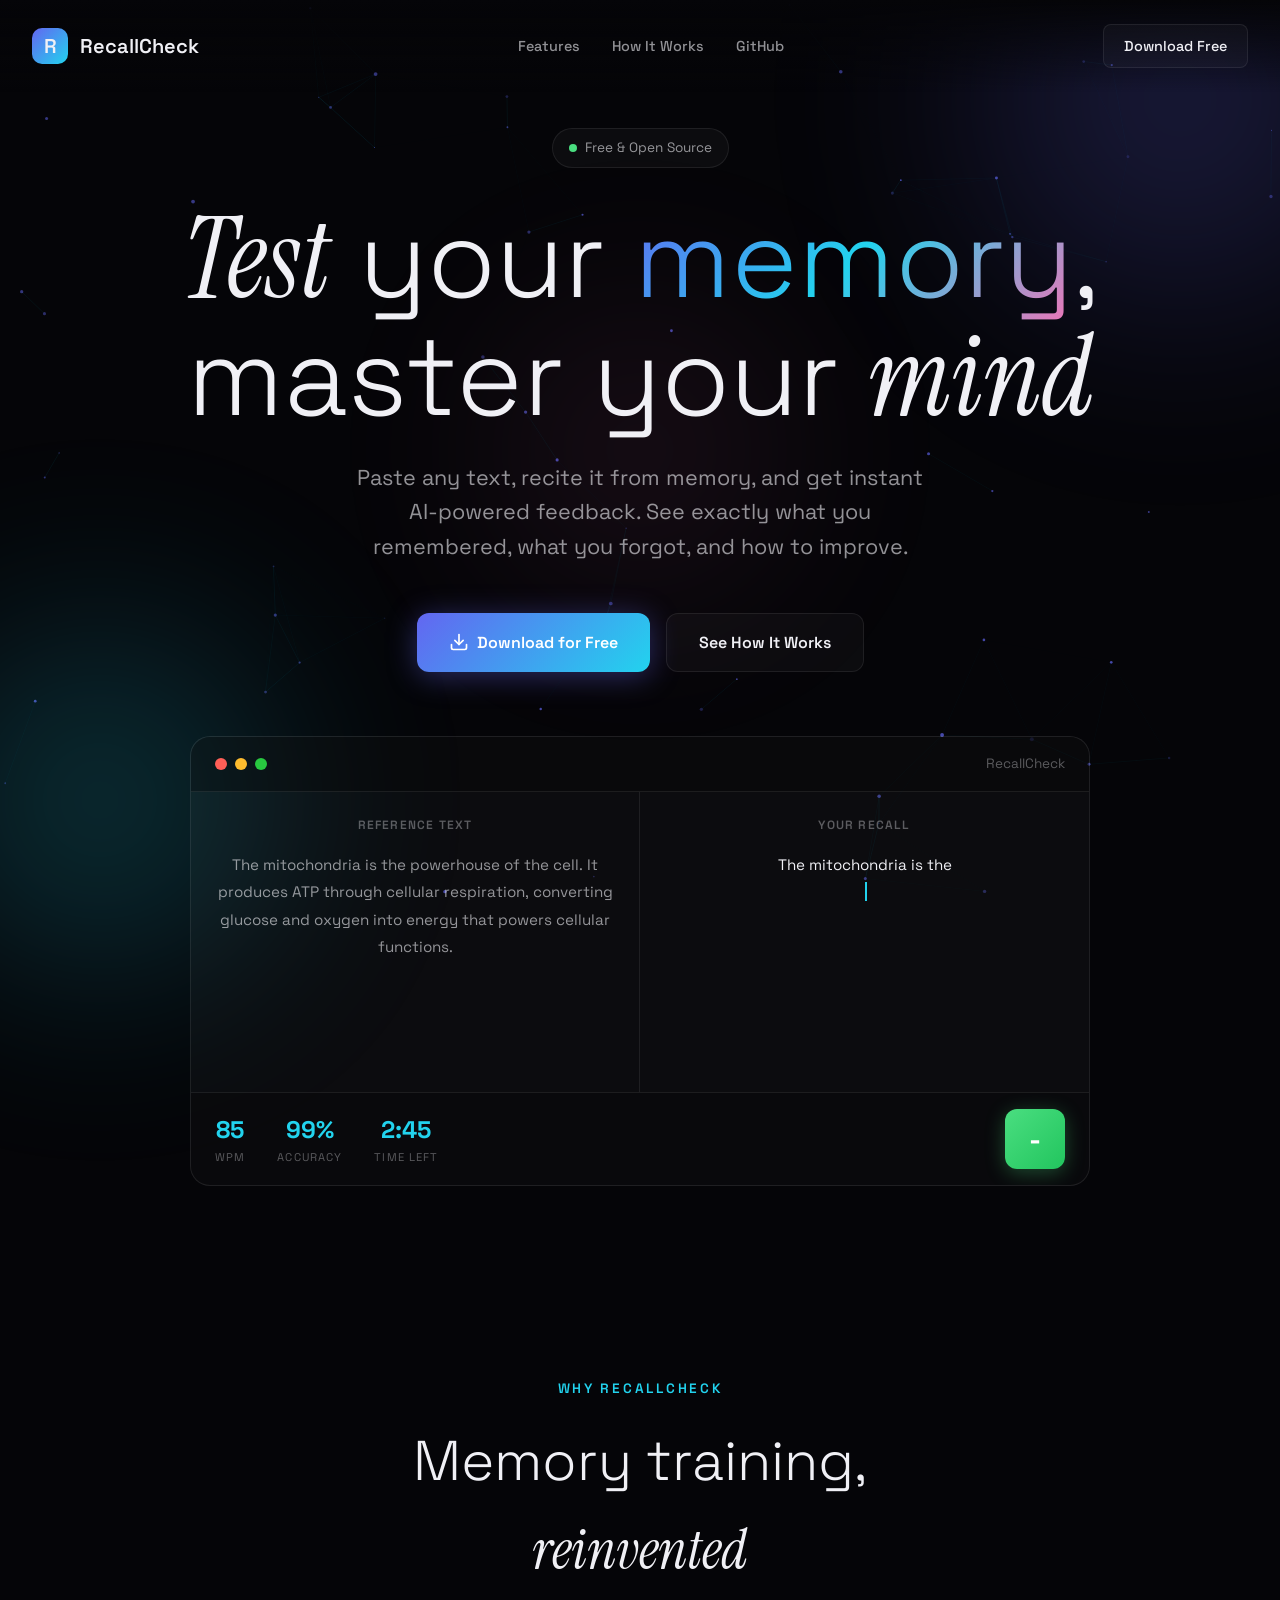
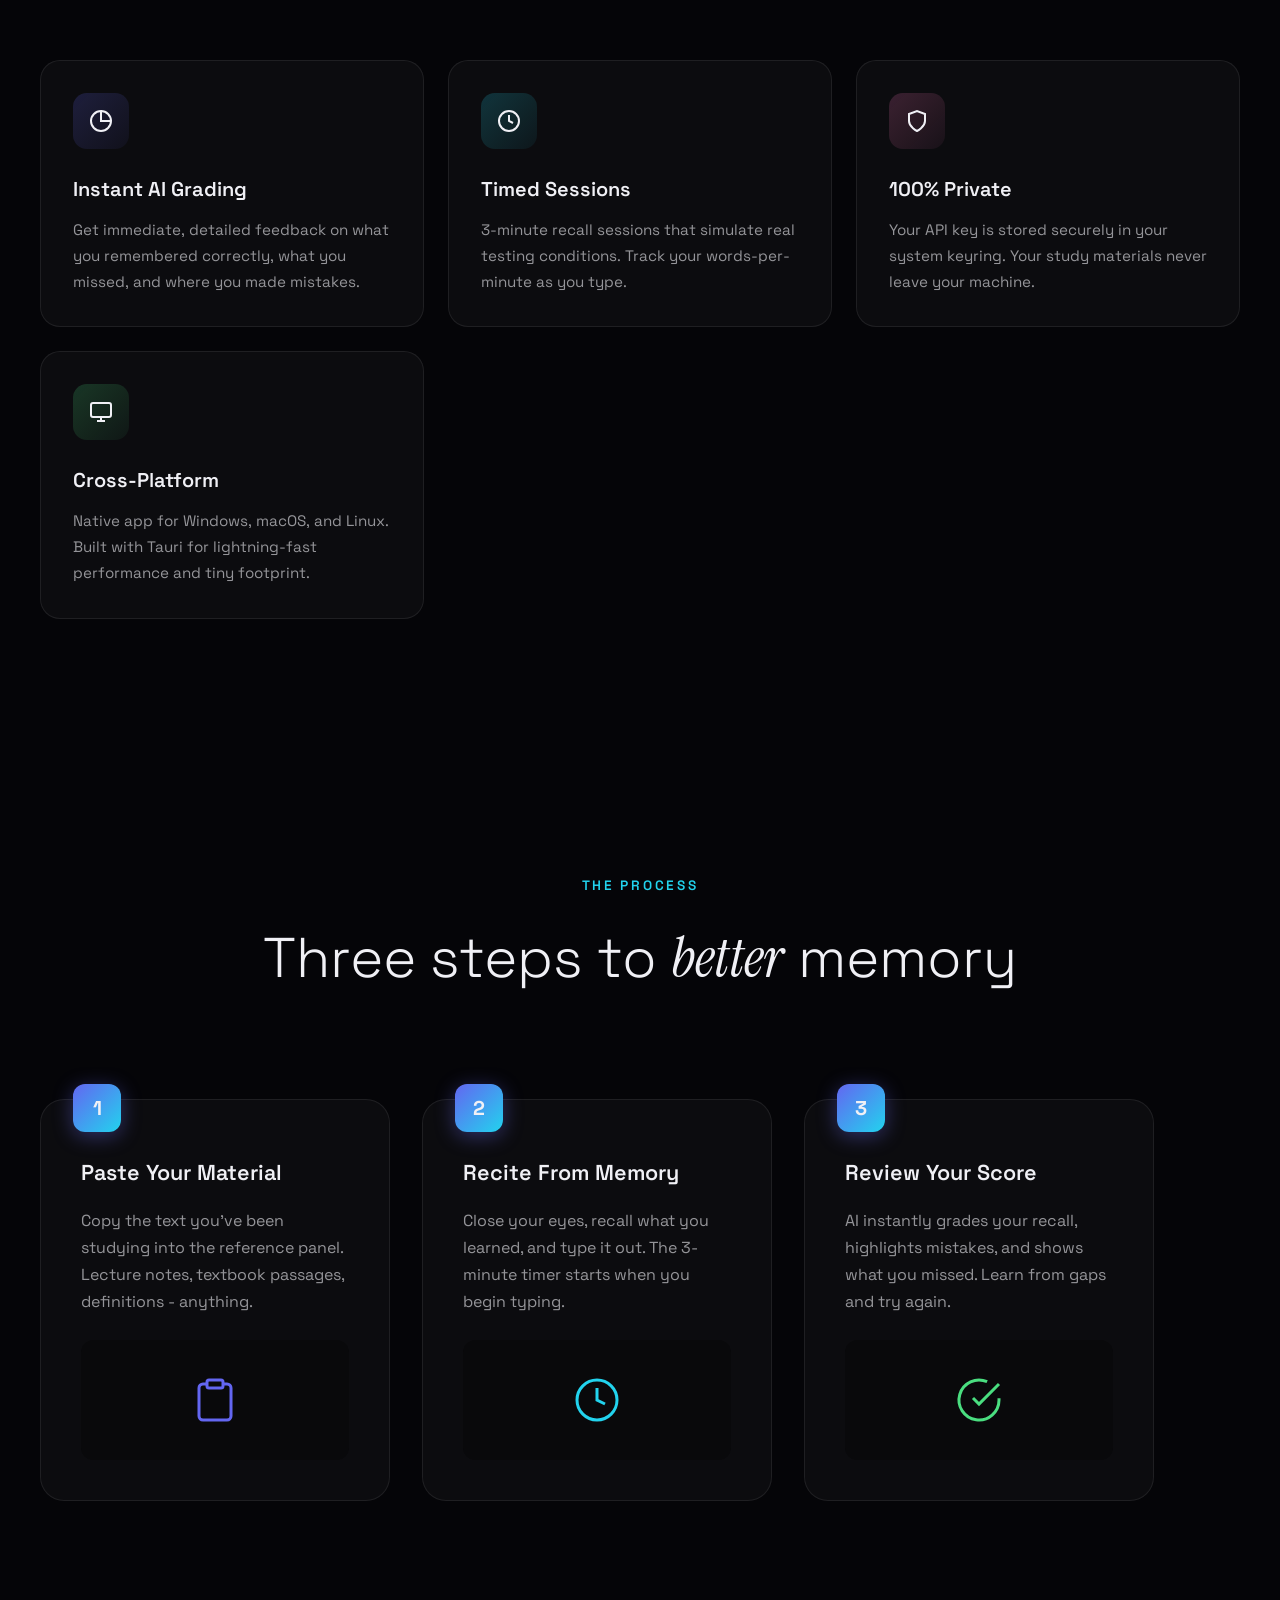
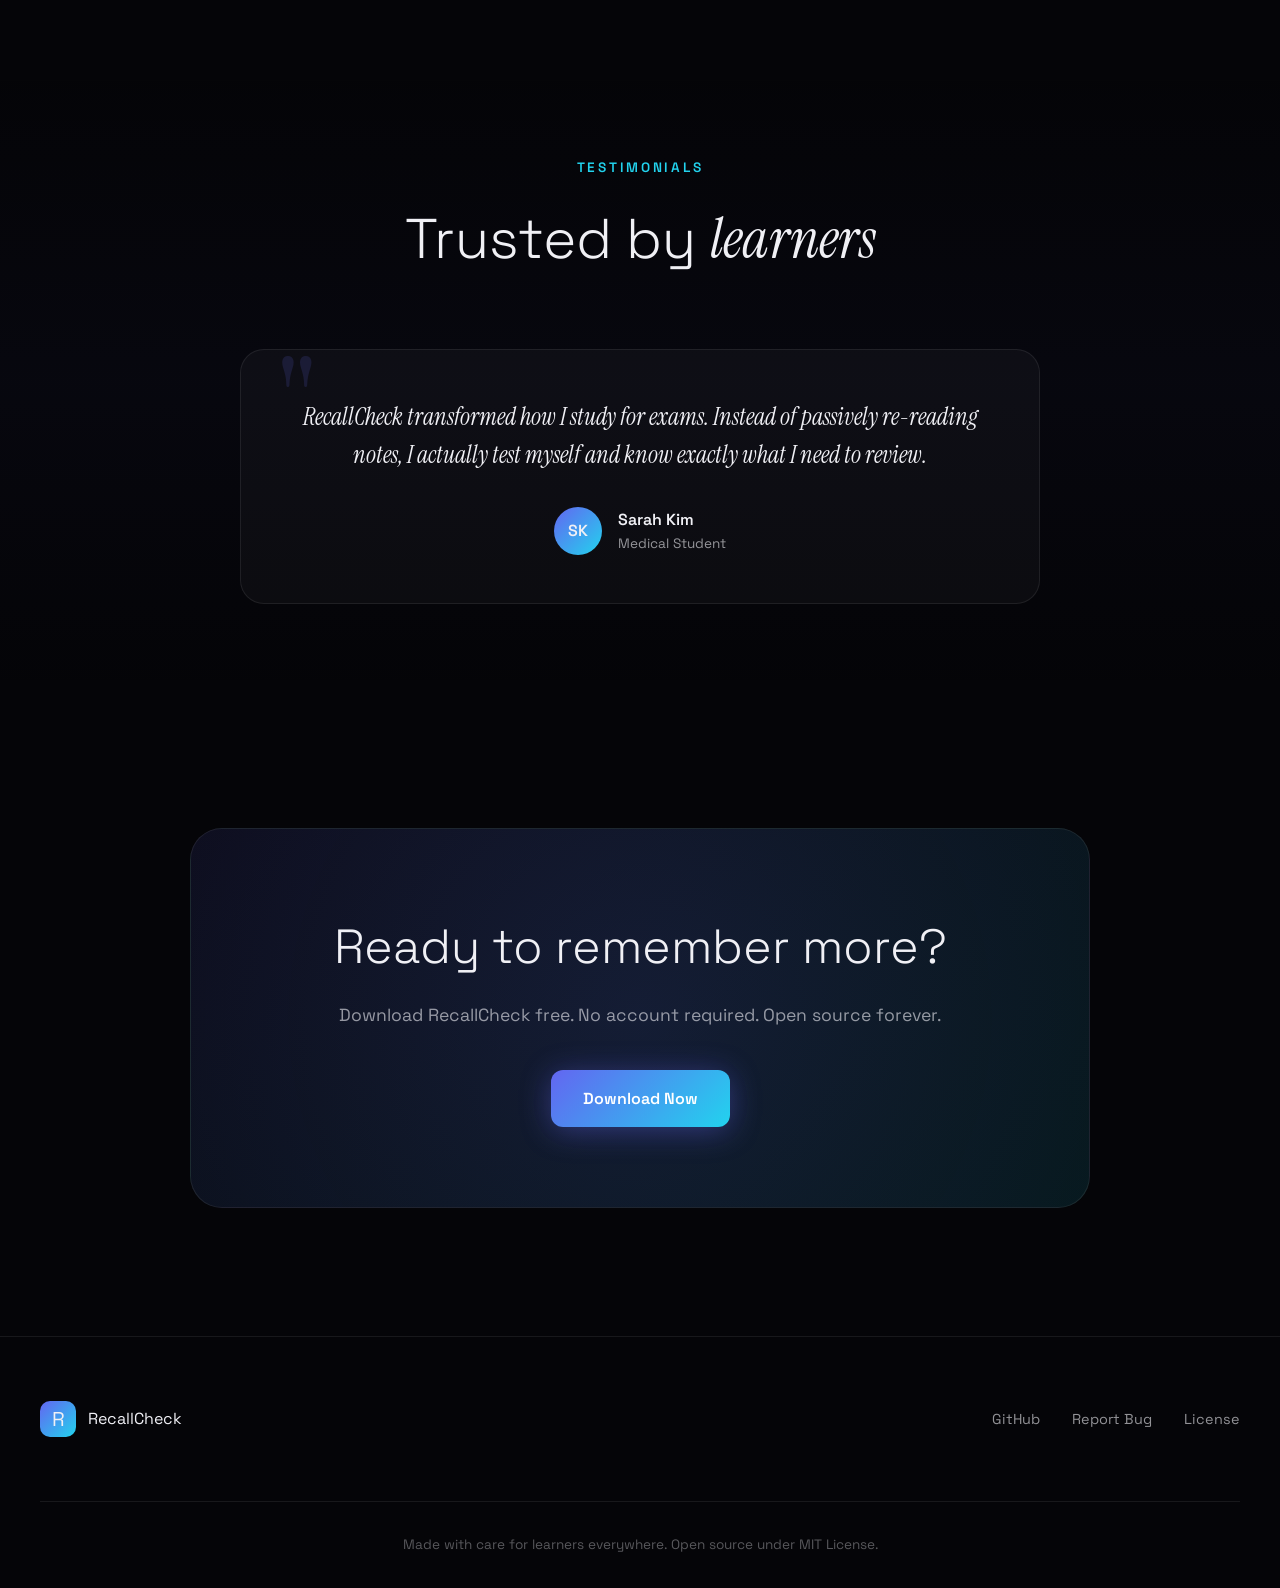
==== commit b2b3234d: "improve release and add icons" ====
--- a/docs/index.html
+++ b/docs/index.html
@@ -10,23 +10,23 @@
   <meta name="keywords" content="memory, recall, learning, study tool, active recall, spaced repetition, memory training, study app, memorization, AI grading">
   <meta name="author" content="RecallCheck">
   <meta name="robots" content="index, follow">
-  <link rel="canonical" href="https://recallcheck.app/">
+  <link rel="canonical" href="https://oyvinrog.github.io/recall_check/">
 
   <!-- Open Graph / Facebook -->
   <meta property="og:type" content="website">
-  <meta property="og:url" content="https://recallcheck.app/">
+  <meta property="og:url" content="https://oyvinrog.github.io/recall_check/">
   <meta property="og:title" content="RecallCheck - Test Your Memory, Master Your Mind">
   <meta property="og:description" content="A free desktop app that grades your memory recall in real-time using AI. Perfect for students, professionals, and lifelong learners.">
-  <meta property="og:image" content="https://recallcheck.app/og-image.png">
+  <meta property="og:image" content="https://oyvinrog.github.io/recall_check/og-image.png">
   <meta property="og:image:width" content="1200">
   <meta property="og:image:height" content="630">
 
   <!-- Twitter -->
   <meta name="twitter:card" content="summary_large_image">
-  <meta name="twitter:url" content="https://recallcheck.app/">
+  <meta name="twitter:url" content="https://oyvinrog.github.io/recall_check/">
   <meta name="twitter:title" content="RecallCheck - Test Your Memory, Master Your Mind">
   <meta name="twitter:description" content="A free desktop app that grades your memory recall in real-time using AI.">
-  <meta name="twitter:image" content="https://recallcheck.app/og-image.png">
+  <meta name="twitter:image" content="https://oyvinrog.github.io/recall_check/og-image.png">
 
   <!-- Schema.org JSON-LD -->
   <script type="application/ld+json">
@@ -41,12 +41,7 @@
       "price": "0",
       "priceCurrency": "USD"
     },
-    "description": "A desktop app that grades your memory recall in real-time using AI feedback.",
-    "aggregateRating": {
-      "@type": "AggregateRating",
-      "ratingValue": "4.8",
-      "ratingCount": "127"
-    }
+    "description": "A desktop app that grades your memory recall in real-time using AI feedback."
   }
   </script>
 
@@ -962,9 +957,9 @@
     <ul class="nav-links">
       <li><a href="#features">Features</a></li>
       <li><a href="#how-it-works">How It Works</a></li>
-      <li><a href="https://github.com/recallcheck/recallcheck" target="_blank" rel="noopener">GitHub</a></li>
+      <li><a href="https://github.com/oyvinrog/recall_check" target="_blank" rel="noopener">GitHub</a></li>
     </ul>
-    <a href="https://github.com/recallcheck/recallcheck/releases" class="nav-cta">Download Free</a>
+    <a href="https://github.com/oyvinrog/recall_check/releases" class="nav-cta">Download Free</a>
   </nav>
 
   <!-- Hero Section -->
@@ -985,7 +980,7 @@
     </p>
 
     <div class="hero-actions">
-      <a href="https://github.com/recallcheck/recallcheck/releases" class="btn btn-primary">
+      <a href="https://github.com/oyvinrog/recall_check/releases" class="btn btn-primary">
         <svg width="20" height="20" viewBox="0 0 24 24" fill="none" stroke="currentColor" stroke-width="2" stroke-linecap="round" stroke-linejoin="round">
           <path d="M21 15v4a2 2 0 0 1-2 2H5a2 2 0 0 1-2-2v-4"/>
           <polyline points="7 10 12 15 17 10"/>
@@ -1169,7 +1164,7 @@
       <h2 class="cta-title">Ready to <span class="serif">remember</span> more?</h2>
       <p class="cta-subtitle">Download RecallCheck free. No account required. Open source forever.</p>
       <div class="cta-actions">
-        <a href="https://github.com/recallcheck/recallcheck/releases" class="btn btn-primary">
+        <a href="https://github.com/oyvinrog/recall_check/releases" class="btn btn-primary">
           Download Now
         </a>
       </div>
@@ -1184,9 +1179,9 @@
         <span>RecallCheck</span>
       </div>
       <ul class="footer-links">
-        <li><a href="https://github.com/recallcheck/recallcheck" target="_blank" rel="noopener">GitHub</a></li>
-        <li><a href="https://github.com/recallcheck/recallcheck/issues" target="_blank" rel="noopener">Report Bug</a></li>
-        <li><a href="https://github.com/recallcheck/recallcheck/blob/main/LICENSE" target="_blank" rel="noopener">License</a></li>
+        <li><a href="https://github.com/oyvinrog/recall_check" target="_blank" rel="noopener">GitHub</a></li>
+        <li><a href="https://github.com/oyvinrog/recall_check/issues" target="_blank" rel="noopener">Report Bug</a></li>
+        <li><a href="https://github.com/oyvinrog/recall_check/blob/main/LICENSE" target="_blank" rel="noopener">License</a></li>
       </ul>
       <p class="footer-copy">
         Made with care for learners everywhere. Open source under MIT License.
